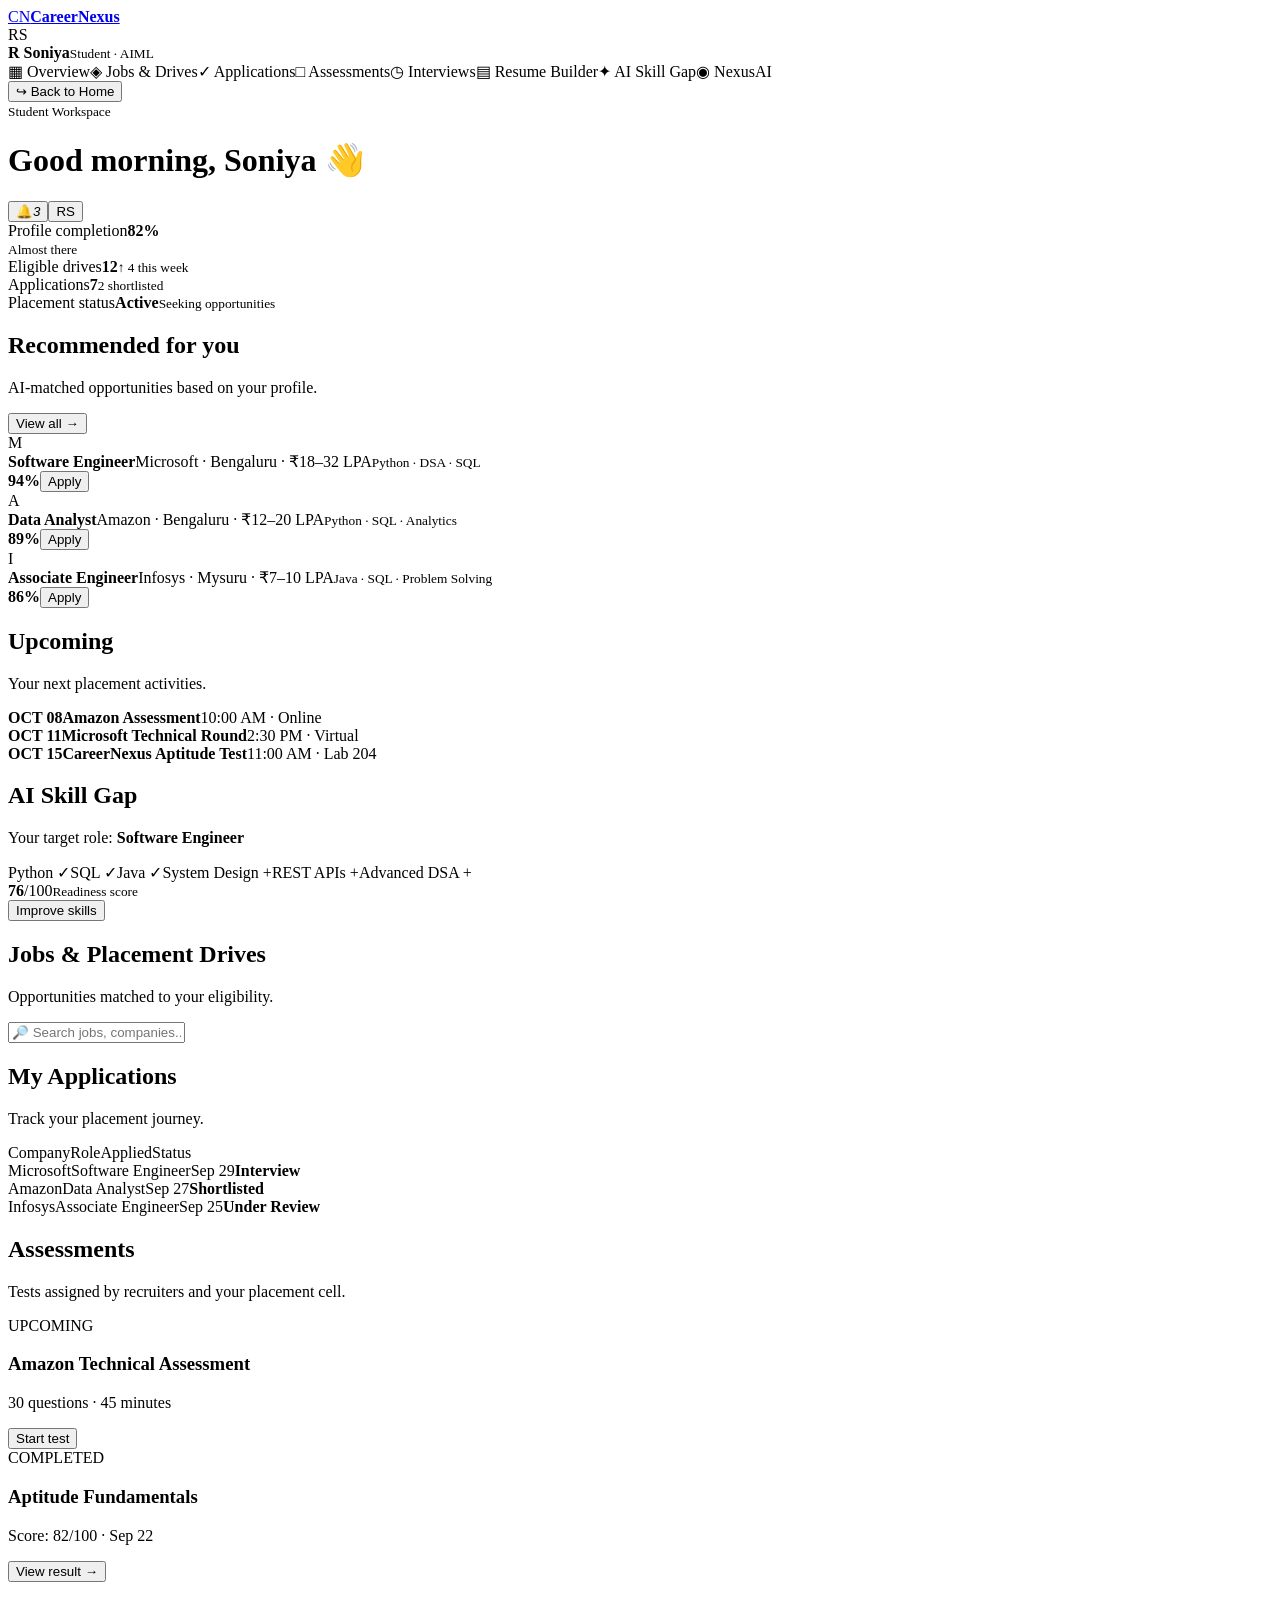
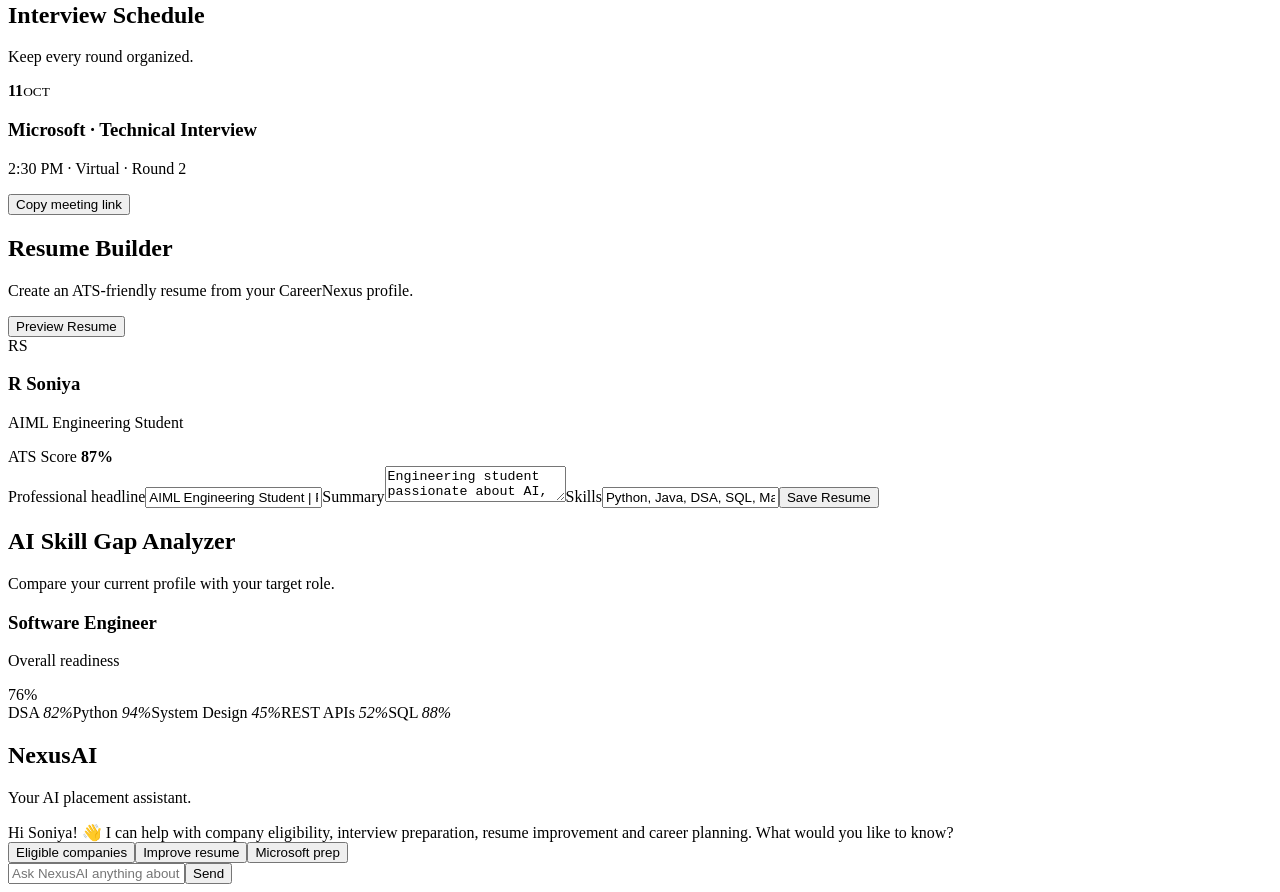
==== dashboard.html @ fb22617e "Add CareerNexus student dashboard" ====
<!DOCTYPE html>
<html lang="en"><head><meta charset="UTF-8"><meta name="viewport" content="width=device-width,initial-scale=1"><title>CareerNexus Dashboard</title><link rel="preconnect" href="https://fonts.googleapis.com"><link rel="preconnect" href="https://fonts.gstatic.com" crossorigin><link href="https://fonts.googleapis.com/css2?family=Inter:wght@400;500;600;700;800&display=swap" rel="stylesheet"><link rel="stylesheet" href="dashboard.css"></head><body>
<aside class="sidebar"><a class="brand" href="index.html"><span class="logo">CN</span><b>Career<span>Nexus</span></b></a><div class="profile"><div class="avatar">RS</div><div><strong>R Soniya</strong><small>Student · AIML</small></div></div><nav><a class="active" data-view="overview">▦ Overview</a><a data-view="jobs">◈ Jobs & Drives</a><a data-view="applications">✓ Applications</a><a data-view="assessments">□ Assessments</a><a data-view="interviews">◷ Interviews</a><a data-view="resume">▤ Resume Builder</a><a data-view="skills">✦ AI Skill Gap</a><a data-view="chat">◉ NexusAI</a></nav><button class="logout" onclick="location.href='index.html'">↪ Back to Home</button></aside>
<main><header><div><small>Student Workspace</small><h1 id="pageTitle">Good morning, Soniya 👋</h1></div><div class="header-actions"><button class="icon-btn" onclick="showToast('No new notifications')">🔔<i>3</i></button><button class="user-btn">RS</button></div></header>
<section id="overview" class="view active"><div class="stats"><div><span>Profile completion</span><strong>82%</strong><div class="progress"><i style="width:82%"></i></div><small>Almost there</small></div><div><span>Eligible drives</span><strong>12</strong><small class="green">↑ 4 this week</small></div><div><span>Applications</span><strong>7</strong><small>2 shortlisted</small></div><div><span>Placement status</span><strong class="green">Active</strong><small>Seeking opportunities</small></div></div><div class="grid2"><div class="card"><div class="card-head"><div><h2>Recommended for you</h2><p>AI-matched opportunities based on your profile.</p></div><button class="text-btn" onclick="switchView('jobs')">View all →</button></div><div class="job-list"><article><div class="company ms">M</div><div class="job-info"><strong>Software Engineer</strong><span>Microsoft · Bengaluru · ₹18–32 LPA</span><small>Python · DSA · SQL</small></div><b class="match">94%</b><button class="apply" onclick="applyJob(this)">Apply</button></article><article><div class="company am">A</div><div class="job-info"><strong>Data Analyst</strong><span>Amazon · Bengaluru · ₹12–20 LPA</span><small>Python · SQL · Analytics</small></div><b class="match">89%</b><button class="apply" onclick="applyJob(this)">Apply</button></article><article><div class="company in">I</div><div class="job-info"><strong>Associate Engineer</strong><span>Infosys · Mysuru · ₹7–10 LPA</span><small>Java · SQL · Problem Solving</small></div><b class="match">86%</b><button class="apply" onclick="applyJob(this)">Apply</button></article></div></div><div class="card"><div class="card-head"><div><h2>Upcoming</h2><p>Your next placement activities.</p></div></div><div class="timeline"><div><b>OCT 08</b><strong>Amazon Assessment</strong><span>10:00 AM · Online</span></div><div><b>OCT 11</b><strong>Microsoft Technical Round</strong><span>2:30 PM · Virtual</span></div><div><b>OCT 15</b><strong>CareerNexus Aptitude Test</strong><span>11:00 AM · Lab 204</span></div></div></div></div><div class="card skill-card"><div><h2>AI Skill Gap</h2><p>Your target role: <b>Software Engineer</b></p><div class="skills"><span class="have">Python ✓</span><span class="have">SQL ✓</span><span class="have">Java ✓</span><span class="need">System Design +</span><span class="need">REST APIs +</span><span class="need">Advanced DSA +</span></div></div><div class="score"><strong>76</strong><span>/100</span><small>Readiness score</small></div><button class="btn" onclick="switchView('skills')">Improve skills</button></div></section>
<section id="jobs" class="view"><div class="page-head"><div><h2>Jobs & Placement Drives</h2><p>Opportunities matched to your eligibility.</p></div><input class="search" placeholder="🔎 Search jobs, companies..." oninput="filterJobs(this.value)"></div><div class="jobs-full" id="jobContainer"></div></section>
<section id="applications" class="view"><div class="page-head"><div><h2>My Applications</h2><p>Track your placement journey.</p></div></div><div class="table card"><div class="row th"><span>Company</span><span>Role</span><span>Applied</span><span>Status</span></div><div class="row"><span>Microsoft</span><span>Software Engineer</span><span>Sep 29</span><b class="badge blue">Interview</b></div><div class="row"><span>Amazon</span><span>Data Analyst</span><span>Sep 27</span><b class="badge green">Shortlisted</b></div><div class="row"><span>Infosys</span><span>Associate Engineer</span><span>Sep 25</span><b class="badge gray">Under Review</b></div></div></section>
<section id="assessments" class="view"><div class="page-head"><div><h2>Assessments</h2><p>Tests assigned by recruiters and your placement cell.</p></div></div><div class="assessment-grid"><article class="card"><span class="pill">UPCOMING</span><h3>Amazon Technical Assessment</h3><p>30 questions · 45 minutes</p><button class="btn" onclick="startTest('Amazon Technical Assessment')">Start test</button></article><article class="card"><span class="pill done">COMPLETED</span><h3>Aptitude Fundamentals</h3><p>Score: 82/100 · Sep 22</p><button class="text-btn">View result →</button></article></div></section>
<section id="interviews" class="view"><div class="page-head"><div><h2>Interview Schedule</h2><p>Keep every round organized.</p></div></div><div class="card interview"><div class="date"><b>11</b><small>OCT</small></div><div><h3>Microsoft · Technical Interview</h3><p>2:30 PM · Virtual · Round 2</p></div><button class="btn" onclick="showToast('Meeting link copied')">Copy meeting link</button></div></section>
<section id="resume" class="view"><div class="page-head"><div><h2>Resume Builder</h2><p>Create an ATS-friendly resume from your CareerNexus profile.</p></div><button class="btn" onclick="showToast('Resume preview generated')">Preview Resume</button></div><div class="resume-builder card"><div class="resume-side"><div class="resume-photo">RS</div><h3>R Soniya</h3><p>AIML Engineering Student</p><div class="resume-score">ATS Score <strong>87%</strong></div></div><div class="resume-form"><label>Professional headline<input value="AIML Engineering Student | Python | DSA | Machine Learning"></label><label>Summary<textarea>Engineering student passionate about AI, software development and data-driven solutions.</textarea></label><label>Skills<input value="Python, Java, DSA, SQL, Machine Learning, Git"></label><button class="btn" onclick="showToast('Resume saved successfully')">Save Resume</button></div></div></section>
<section id="skills" class="view"><div class="page-head"><div><h2>AI Skill Gap Analyzer</h2><p>Compare your current profile with your target role.</p></div></div><div class="skill-analysis card"><div><h3>Software Engineer</h3><p>Overall readiness</p><div class="big-score">76%</div></div><div class="skill-bars"><label>DSA <i><b style="width:82%"></b></i><em>82%</em></label><label>Python <i><b style="width:94%"></b></i><em>94%</em></label><label>System Design <i><b style="width:45%"></b></i><em>45%</em></label><label>REST APIs <i><b style="width:52%"></b></i><em>52%</em></label><label>SQL <i><b style="width:88%"></b></i><em>88%</em></label></div></div></section>
<section id="chat" class="view"><div class="page-head"><div><h2>NexusAI</h2><p>Your AI placement assistant.</p></div></div><div class="chat card"><div id="messages"><div class="bubble ai">Hi Soniya! 👋 I can help with company eligibility, interview preparation, resume improvement and career planning. What would you like to know?</div></div><div class="quick"><button onclick="askAI('Which companies am I eligible for?')">Eligible companies</button><button onclick="askAI('How can I improve my resume?')">Improve resume</button><button onclick="askAI('How should I prepare for Microsoft?')">Microsoft prep</button></div><form onsubmit="sendChat(event)"><input id="chatInput" placeholder="Ask NexusAI anything about placements..." required><button class="btn">Send</button></form></div></section>
</main><div id="toast" class="toast"></div><script src="dashboard.js"></script></body></html>
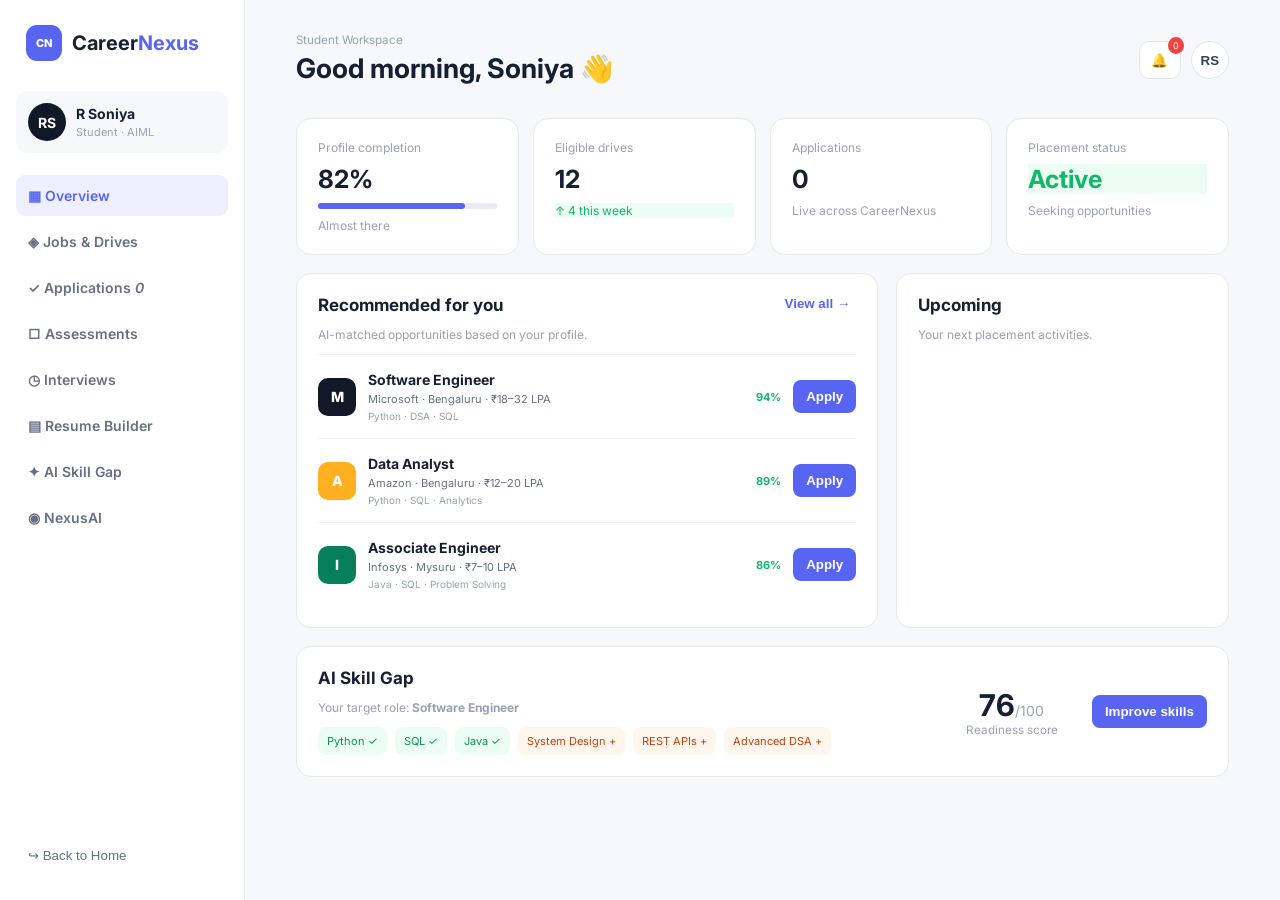
==== commit d4d8b747: "Connect student dashboard to shared placement state" ====
--- a/dashboard.html
+++ b/dashboard.html
@@ -1,13 +1 @@
-<!DOCTYPE html>
-<html lang="en"><head><meta charset="UTF-8"><meta name="viewport" content="width=device-width,initial-scale=1"><title>CareerNexus Dashboard</title><link rel="preconnect" href="https://fonts.googleapis.com"><link rel="preconnect" href="https://fonts.gstatic.com" crossorigin><link href="https://fonts.googleapis.com/css2?family=Inter:wght@400;500;600;700;800&display=swap" rel="stylesheet"><link rel="stylesheet" href="dashboard.css"></head><body>
-<aside class="sidebar"><a class="brand" href="index.html"><span class="logo">CN</span><b>Career<span>Nexus</span></b></a><div class="profile"><div class="avatar">RS</div><div><strong>R Soniya</strong><small>Student · AIML</small></div></div><nav><a class="active" data-view="overview">▦ Overview</a><a data-view="jobs">◈ Jobs & Drives</a><a data-view="applications">✓ Applications</a><a data-view="assessments">□ Assessments</a><a data-view="interviews">◷ Interviews</a><a data-view="resume">▤ Resume Builder</a><a data-view="skills">✦ AI Skill Gap</a><a data-view="chat">◉ NexusAI</a></nav><button class="logout" onclick="location.href='index.html'">↪ Back to Home</button></aside>
-<main><header><div><small>Student Workspace</small><h1 id="pageTitle">Good morning, Soniya 👋</h1></div><div class="header-actions"><button class="icon-btn" onclick="showToast('No new notifications')">🔔<i>3</i></button><button class="user-btn">RS</button></div></header>
-<section id="overview" class="view active"><div class="stats"><div><span>Profile completion</span><strong>82%</strong><div class="progress"><i style="width:82%"></i></div><small>Almost there</small></div><div><span>Eligible drives</span><strong>12</strong><small class="green">↑ 4 this week</small></div><div><span>Applications</span><strong>7</strong><small>2 shortlisted</small></div><div><span>Placement status</span><strong class="green">Active</strong><small>Seeking opportunities</small></div></div><div class="grid2"><div class="card"><div class="card-head"><div><h2>Recommended for you</h2><p>AI-matched opportunities based on your profile.</p></div><button class="text-btn" onclick="switchView('jobs')">View all →</button></div><div class="job-list"><article><div class="company ms">M</div><div class="job-info"><strong>Software Engineer</strong><span>Microsoft · Bengaluru · ₹18–32 LPA</span><small>Python · DSA · SQL</small></div><b class="match">94%</b><button class="apply" onclick="applyJob(this)">Apply</button></article><article><div class="company am">A</div><div class="job-info"><strong>Data Analyst</strong><span>Amazon · Bengaluru · ₹12–20 LPA</span><small>Python · SQL · Analytics</small></div><b class="match">89%</b><button class="apply" onclick="applyJob(this)">Apply</button></article><article><div class="company in">I</div><div class="job-info"><strong>Associate Engineer</strong><span>Infosys · Mysuru · ₹7–10 LPA</span><small>Java · SQL · Problem Solving</small></div><b class="match">86%</b><button class="apply" onclick="applyJob(this)">Apply</button></article></div></div><div class="card"><div class="card-head"><div><h2>Upcoming</h2><p>Your next placement activities.</p></div></div><div class="timeline"><div><b>OCT 08</b><strong>Amazon Assessment</strong><span>10:00 AM · Online</span></div><div><b>OCT 11</b><strong>Microsoft Technical Round</strong><span>2:30 PM · Virtual</span></div><div><b>OCT 15</b><strong>CareerNexus Aptitude Test</strong><span>11:00 AM · Lab 204</span></div></div></div></div><div class="card skill-card"><div><h2>AI Skill Gap</h2><p>Your target role: <b>Software Engineer</b></p><div class="skills"><span class="have">Python ✓</span><span class="have">SQL ✓</span><span class="have">Java ✓</span><span class="need">System Design +</span><span class="need">REST APIs +</span><span class="need">Advanced DSA +</span></div></div><div class="score"><strong>76</strong><span>/100</span><small>Readiness score</small></div><button class="btn" onclick="switchView('skills')">Improve skills</button></div></section>
-<section id="jobs" class="view"><div class="page-head"><div><h2>Jobs & Placement Drives</h2><p>Opportunities matched to your eligibility.</p></div><input class="search" placeholder="🔎 Search jobs, companies..." oninput="filterJobs(this.value)"></div><div class="jobs-full" id="jobContainer"></div></section>
-<section id="applications" class="view"><div class="page-head"><div><h2>My Applications</h2><p>Track your placement journey.</p></div></div><div class="table card"><div class="row th"><span>Company</span><span>Role</span><span>Applied</span><span>Status</span></div><div class="row"><span>Microsoft</span><span>Software Engineer</span><span>Sep 29</span><b class="badge blue">Interview</b></div><div class="row"><span>Amazon</span><span>Data Analyst</span><span>Sep 27</span><b class="badge green">Shortlisted</b></div><div class="row"><span>Infosys</span><span>Associate Engineer</span><span>Sep 25</span><b class="badge gray">Under Review</b></div></div></section>
-<section id="assessments" class="view"><div class="page-head"><div><h2>Assessments</h2><p>Tests assigned by recruiters and your placement cell.</p></div></div><div class="assessment-grid"><article class="card"><span class="pill">UPCOMING</span><h3>Amazon Technical Assessment</h3><p>30 questions · 45 minutes</p><button class="btn" onclick="startTest('Amazon Technical Assessment')">Start test</button></article><article class="card"><span class="pill done">COMPLETED</span><h3>Aptitude Fundamentals</h3><p>Score: 82/100 · Sep 22</p><button class="text-btn">View result →</button></article></div></section>
-<section id="interviews" class="view"><div class="page-head"><div><h2>Interview Schedule</h2><p>Keep every round organized.</p></div></div><div class="card interview"><div class="date"><b>11</b><small>OCT</small></div><div><h3>Microsoft · Technical Interview</h3><p>2:30 PM · Virtual · Round 2</p></div><button class="btn" onclick="showToast('Meeting link copied')">Copy meeting link</button></div></section>
-<section id="resume" class="view"><div class="page-head"><div><h2>Resume Builder</h2><p>Create an ATS-friendly resume from your CareerNexus profile.</p></div><button class="btn" onclick="showToast('Resume preview generated')">Preview Resume</button></div><div class="resume-builder card"><div class="resume-side"><div class="resume-photo">RS</div><h3>R Soniya</h3><p>AIML Engineering Student</p><div class="resume-score">ATS Score <strong>87%</strong></div></div><div class="resume-form"><label>Professional headline<input value="AIML Engineering Student | Python | DSA | Machine Learning"></label><label>Summary<textarea>Engineering student passionate about AI, software development and data-driven solutions.</textarea></label><label>Skills<input value="Python, Java, DSA, SQL, Machine Learning, Git"></label><button class="btn" onclick="showToast('Resume saved successfully')">Save Resume</button></div></div></section>
-<section id="skills" class="view"><div class="page-head"><div><h2>AI Skill Gap Analyzer</h2><p>Compare your current profile with your target role.</p></div></div><div class="skill-analysis card"><div><h3>Software Engineer</h3><p>Overall readiness</p><div class="big-score">76%</div></div><div class="skill-bars"><label>DSA <i><b style="width:82%"></b></i><em>82%</em></label><label>Python <i><b style="width:94%"></b></i><em>94%</em></label><label>System Design <i><b style="width:45%"></b></i><em>45%</em></label><label>REST APIs <i><b style="width:52%"></b></i><em>52%</em></label><label>SQL <i><b style="width:88%"></b></i><em>88%</em></label></div></div></section>
-<section id="chat" class="view"><div class="page-head"><div><h2>NexusAI</h2><p>Your AI placement assistant.</p></div></div><div class="chat card"><div id="messages"><div class="bubble ai">Hi Soniya! 👋 I can help with company eligibility, interview preparation, resume improvement and career planning. What would you like to know?</div></div><div class="quick"><button onclick="askAI('Which companies am I eligible for?')">Eligible companies</button><button onclick="askAI('How can I improve my resume?')">Improve resume</button><button onclick="askAI('How should I prepare for Microsoft?')">Microsoft prep</button></div><form onsubmit="sendChat(event)"><input id="chatInput" placeholder="Ask NexusAI anything about placements..." required><button class="btn">Send</button></form></div></section>
-</main><div id="toast" class="toast"></div><script src="dashboard.js"></script></body></html>
+<!DOCTYPE html><html lang="en"><head><meta charset="UTF-8"><meta name="viewport" content="width=device-width,initial-scale=1"><title>CareerNexus Dashboard</title><link rel="preconnect" href="https://fonts.googleapis.com"><link rel="preconnect" href="https://fonts.gstatic.com" crossorigin><link href="https://fonts.googleapis.com/css2?family=Inter:wght@400;500;600;700;800&display=swap" rel="stylesheet"><link rel="stylesheet" href="dashboard.css"></head><body><aside class="sidebar"><a class="brand" href="index.html"><span class="logo">CN</span><b>Career<span>Nexus</span></b></a><div class="profile"><div class="avatar">RS</div><div><strong>R Soniya</strong><small>Student · AIML</small></div></div><nav><a class="active" data-view="overview">▦ Overview</a><a data-view="jobs">◈ Jobs & Drives</a><a data-view="applications">✓ Applications <em id="appNavCount">0</em></a><a data-view="assessments">□ Assessments</a><a data-view="interviews">◷ Interviews</a><a data-view="resume">▤ Resume Builder</a><a data-view="skills">✦ AI Skill Gap</a><a data-view="chat">◉ NexusAI</a></nav><button class="logout" onclick="location.href='index.html'">↪ Back to Home</button></aside><main><header><div><small>Student Workspace</small><h1 id="pageTitle">Good morning, Soniya 👋</h1></div><div class="header-actions"><button class="icon-btn" onclick="showNotifications()">🔔<i id="notificationCount">0</i></button><button class="user-btn">RS</button></div></header><section id="overview" class="view active"><div class="stats"><div><span>Profile completion</span><strong>82%</strong><div class="progress"><i style="width:82%"></i></div><small>Almost there</small></div><div><span>Eligible drives</span><strong>12</strong><small class="green">↑ 4 this week</small></div><div><span>Applications</span><strong id="applicationCount">0</strong><small id="applicationSub">Live across CareerNexus</small></div><div><span>Placement status</span><strong class="green">Active</strong><small>Seeking opportunities</small></div></div><div class="grid2"><div class="card"><div class="card-head"><div><h2>Recommended for you</h2><p>AI-matched opportunities based on your profile.</p></div><button class="text-btn" onclick="switchView('jobs')">View all →</button></div><div class="job-list"><article><div class="company ms">M</div><div class="job-info"><strong>Software Engineer</strong><span>Microsoft · Bengaluru · ₹18–32 LPA</span><small>Python · DSA · SQL</small></div><b class="match">94%</b><button class="apply" data-company="Microsoft" data-job="Software Engineer" onclick="applyJob(this)">Apply</button></article><article><div class="company am">A</div><div class="job-info"><strong>Data Analyst</strong><span>Amazon · Bengaluru · ₹12–20 LPA</span><small>Python · SQL · Analytics</small></div><b class="match">89%</b><button class="apply" data-company="Amazon" data-job="Data Analyst" onclick="applyJob(this)">Apply</button></article><article><div class="company in">I</div><div class="job-info"><strong>Associate Engineer</strong><span>Infosys · Mysuru · ₹7–10 LPA</span><small>Java · SQL · Problem Solving</small></div><b class="match">86%</b><button class="apply" data-company="Infosys" data-job="Associate Engineer" onclick="applyJob(this)">Apply</button></article></div></div><div class="card"><div class="card-head"><div><h2>Upcoming</h2><p>Your next placement activities.</p></div></div><div class="timeline" id="upcomingTimeline"></div></div></div><div class="card skill-card"><div><h2>AI Skill Gap</h2><p>Your target role: <b>Software Engineer</b></p><div class="skills"><span class="have">Python ✓</span><span class="have">SQL ✓</span><span class="have">Java ✓</span><span class="need">System Design +</span><span class="need">REST APIs +</span><span class="need">Advanced DSA +</span></div></div><div class="score"><strong>76</strong><span>/100</span><small>Readiness score</small></div><button class="btn" onclick="switchView('skills')">Improve skills</button></div></section><section id="jobs" class="view"><div class="page-head"><div><h2>Jobs & Placement Drives</h2><p>Opportunities matched to your eligibility.</p></div><input class="search" placeholder="🔎 Search jobs, companies..." oninput="filterJobs(this.value)"></div><div class="jobs-full" id="jobContainer"></div></section><section id="applications" class="view"><div class="page-head"><div><h2>My Applications</h2><p>Track your placement journey in real time.</p></div></div><div class="table card" id="applicationTable"></div></section><section id="assessments" class="view"><div class="page-head"><div><h2>Assessments</h2><p>Tests assigned by recruiters and your placement cell.</p></div></div><div class="assessment-grid" id="assessmentContainer"></div></section><section id="interviews" class="view"><div class="page-head"><div><h2>Interview Schedule</h2><p>Keep every round organized.</p></div></div><div id="interviewContainer"></div></section><section id="resume" class="view"><div class="page-head"><div><h2>Resume Builder</h2><p>Create an ATS-friendly resume from your CareerNexus profile.</p></div><button class="btn" onclick="showToast('Resume preview generated')">Preview Resume</button></div><div class="resume-builder card"><div class="resume-side"><div class="resume-photo">RS</div><h3>R Soniya</h3><p>AIML Engineering Student</p><div class="resume-score">ATS Score <strong>87%</strong></div></div><div class="resume-form"><label>Professional headline<input value="AIML Engineering Student | Python | DSA | Machine Learning"></label><label>Summary<textarea>Engineering student passionate about AI, software development and data-driven solutions.</textarea></label><label>Skills<input value="Python, Java, DSA, SQL, Machine Learning, Git"></label><button class="btn" onclick="showToast('Resume saved successfully')">Save Resume</button></div></div></section><section id="skills" class="view"><div class="page-head"><div><h2>AI Skill Gap Analyzer</h2><p>Compare your current profile with your target role.</p></div></div><div class="skill-analysis card"><div><h3>Software Engineer</h3><p>Overall readiness</p><div class="big-score">76%</div></div><div class="skill-bars"><label>DSA <i><b style="width:82%"></b></i><em>82%</em></label><label>Python <i><b style="width:94%"></b></i><em>94%</em></label><label>System Design <i><b style="width:45%"></b></i><em>45%</em></label><label>REST APIs <i><b style="width:52%"></b></i><em>52%</em></label><label>SQL <i><b style="width:88%"></b></i><em>88%</em></label></div></div></section><section id="chat" class="view"><div class="page-head"><div><h2>NexusAI</h2><p>Your AI placement assistant.</p></div></div><div class="chat card"><div id="messages"><div class="bubble ai">Hi Soniya! 👋 I can help with company eligibility, interview preparation, resume improvement and career planning.</div></div><div class="quick"><button onclick="askAI('Which companies am I eligible for?')">Eligible companies</button><button onclick="askAI('How can I improve my resume?')">Improve resume</button><button onclick="askAI('How should I prepare for Microsoft?')">Microsoft prep</button></div><form onsubmit="sendChat(event)"><input id="chatInput" placeholder="Ask NexusAI anything about placements..." required><button class="btn">Send</button></form></div></section></main><div id="toast" class="toast"></div><div id="notificationPanel" class="notification-panel hidden"></div><script src="sync.js"></script><script src="integration.js"></script><script src="dashboard.js"></script></body></html>
--- a/dashboard.css
+++ b/dashboard.css
@@ -0,0 +1 @@
+*{box-sizing:border-box}body{margin:0;background:#f6f8fc;color:#172033;font:14px Inter,Arial,sans-serif}.sidebar{position:fixed;left:0;top:0;bottom:0;width:245px;background:#fff;border-right:1px solid #e6eaf0;padding:25px 16px;display:flex;flex-direction:column;z-index:5}.brand{display:flex;align-items:center;gap:10px;font-size:20px;margin:0 10px 30px;text-decoration:none;color:#172033}.brand span{color:#5865f2}.logo{width:36px;height:36px;border-radius:11px;background:#5865f2;color:#fff!important;display:grid;place-items:center;font-size:11px;font-weight:800}.profile{display:flex;gap:10px;align-items:center;padding:12px;background:#f7f8fc;border-radius:12px;margin-bottom:22px}.avatar,.user-btn{width:38px;height:38px;border-radius:50%;background:#111827;color:#fff;display:grid;place-items:center;font-weight:700;border:0}.profile strong,.profile small{display:block}.profile small{font-size:11px;color:#98a2b3;margin-top:3px}.sidebar nav{display:flex;flex-direction:column;gap:5px}.sidebar nav a{padding:12px;border-radius:9px;color:#667085;cursor:pointer;font-weight:600}.sidebar nav a:hover,.sidebar nav a.active{background:#eef0ff;color:#5865f2}.logout{margin-top:auto;border:0;background:none;text-align:left;padding:12px;color:#667085;cursor:pointer}main{margin-left:245px;padding:30px 4%}header{display:flex;justify-content:space-between;align-items:center;margin-bottom:28px}header small,.page-head p{color:#98a2b3}header h1{margin:5px 0;font-size:27px}.header-actions{display:flex;gap:10px}.icon-btn,.user-btn{background:#fff;color:#344054;border:1px solid #e1e6ee;position:relative}.icon-btn{width:42px;border-radius:10px}.icon-btn i{position:absolute;right:-4px;top:-5px;background:#ef4444;color:#fff;border-radius:50%;font:9px Inter;padding:3px 5px}.view{display:none}.view.active{display:block}.stats{display:grid;grid-template-columns:repeat(4,1fr);gap:14px;margin-bottom:18px}.stats>div,.card{background:#fff;border:1px solid #e5e9f0;border-radius:15px;padding:21px}.stats span,.stats small{display:block;color:#98a2b3;font-size:12px}.stats strong{font-size:25px;display:block;margin:9px 0}.progress{height:6px;background:#e9ecf2;border-radius:10px;margin:9px 0}.progress i{display:block;height:100%;background:#5865f2;border-radius:10px}.green{color:#12b76a!important}.grid2{display:grid;grid-template-columns:1.4fr .8fr;gap:18px}.card-head{display:flex;justify-content:space-between;align-items:start}.card h2{font-size:17px;margin:0}.card p{color:#98a2b3;font-size:12px}.text-btn{border:0;background:none;color:#5865f2;font-weight:700;cursor:pointer}.job-list article{display:flex;align-items:center;gap:12px;padding:16px 0;border-top:1px solid #edf0f4}.company{width:38px;height:38px;border-radius:10px;display:grid;place-items:center;color:#fff;font-weight:800}.ms{background:#111827}.am{background:#ffb020}.in{background:#087f5b}.job-info{flex:1}.job-info strong,.job-info span,.job-info small{display:block}.job-info span{font-size:11px;color:#667085;margin:4px 0}.job-info small{font-size:10px;color:#98a2b3}.match{font-size:11px;color:#12b76a}.apply,.btn{border:0;background:#5865f2;color:#fff;border-radius:8px;padding:9px 13px;font-weight:700;cursor:pointer}.timeline>div{border-left:2px solid #dfe3ff;padding:4px 0 20px 17px;margin-left:6px}.timeline b{font-size:10px;color:#5865f2}.timeline strong,.timeline span{display:block;margin-top:5px}.timeline span{font-size:11px;color:#98a2b3}.skill-card{margin-top:18px;display:flex;align-items:center;gap:30px}.skill-card>div:first-child{flex:1}.skills{display:flex;gap:8px;flex-wrap:wrap}.skills span{padding:7px 9px;border-radius:8px;font-size:11px}.have{background:#ecfdf3;color:#039855}.need{background:#fff7ed;color:#c2410c}.score{width:100px;text-align:center}.score strong{font-size:30px}.score span{color:#98a2b3}.score small{display:block;color:#98a2b3}.page-head{display:flex;justify-content:space-between;align-items:center;margin-bottom:20px}.page-head h2{font-size:25px;margin:0}.search{padding:12px 15px;border:1px solid #dce2ea;border-radius:10px;width:270px;background:#fff}.jobs-full{display:grid;grid-template-columns:repeat(2,1fr);gap:14px}.job-card{background:#fff;border:1px solid #e5e9f0;border-radius:15px;padding:20px}.job-card h3{margin:10px 0 5px}.job-card p{color:#667085}.badge,.pill{font-size:10px;padding:5px 8px;border-radius:20px}.blue{background:#eef4ff;color:#175cd3}.gray{background:#f2f4f7;color:#667085}.green{background:#ecfdf3;color:#039855}.row{display:grid;grid-template-columns:1.2fr 1.5fr 1fr .8fr;gap:10px;padding:15px 0;border-bottom:1px solid #edf0f4;align-items:center}.row:last-child{border-bottom:0}.th{font-size:11px;color:#98a2b3}.assessment-grid{display:grid;grid-template-columns:1fr 1fr;gap:18px}.assessment-grid h3{margin-bottom:5px}.pill{background:#eef4ff;color:#175cd3}.pill.done{background:#ecfdf3;color:#039855}.interview{display:flex;align-items:center;gap:18px}.date{width:60px;text-align:center;background:#eef0ff;color:#5865f2;border-radius:10px;padding:9px}.date b{font-size:24px;display:block}.date small{font-size:9px}.interview>div:nth-child(2){flex:1}.resume-builder{display:grid;grid-template-columns:260px 1fr;gap:35px}.resume-side{border-right:1px solid #edf0f4;padding-right:30px}.resume-photo{width:70px;height:70px;border-radius:50%;background:#111827;color:#fff;display:grid;place-items:center;font-size:20px;font-weight:800}.resume-score{margin-top:25px;background:#eef0ff;color:#5865f2;padding:15px;border-radius:10px}.resume-score strong{display:block;font-size:24px}.resume-form label{display:block;font-weight:600;font-size:12px;margin-bottom:16px}.resume-form input,.resume-form textarea,.chat input{display:block;width:100%;padding:12px;border:1px solid #dce2ea;border-radius:9px;margin-top:7px;font:13px Inter}.resume-form textarea{height:100px;resize:vertical}.skill-analysis{display:grid;grid-template-columns:280px 1fr;gap:50px}.big-score{font-size:55px;font-weight:800;color:#5865f2;margin-top:20px}.skill-bars label{display:grid;grid-template-columns:120px 1fr 45px;gap:12px;align-items:center;margin:15px 0;font-size:12px}.skill-bars i{height:9px;background:#e8ebf2;border-radius:10px}.skill-bars i b{display:block;height:100%;background:#5865f2;border-radius:10px}.skill-bars em{font-style:normal;color:#667085}.chat{max-width:850px}.bubble{max-width:75%;padding:13px 15px;border-radius:13px;margin-bottom:12px;line-height:1.5;font-size:13px}.bubble.ai{background:#f0f2ff}.bubble.user{background:#5865f2;color:#fff;margin-left:auto}.quick{display:flex;gap:7px;flex-wrap:wrap;margin:18px 0}.quick button{background:#fff;border:1px solid #dce2ea;padding:8px 11px;border-radius:20px;color:#5865f2;cursor:pointer}.chat form{display:flex;gap:8px}.chat form input{margin:0}.toast{position:fixed;right:25px;bottom:25px;background:#111827;color:#fff;padding:12px 16px;border-radius:9px;opacity:0;transform:translateY(8px);transition:.2s;z-index:20}.toast.show{opacity:1;transform:none}@media(max-width:950px){.sidebar{width:200px}.grid2,.stats{grid-template-columns:1fr 1fr}.jobs-full{grid-template-columns:1fr}.skill-card{flex-wrap:wrap}.resume-builder,.skill-analysis{grid-template-columns:1fr}.resume-side{border-right:0;border-bottom:1px solid #edf0f4;padding:0 0 20px}}@media(max-width:700px){.sidebar{position:relative;width:100%;height:auto}.sidebar nav{display:grid;grid-template-columns:1fr 1fr}.logout{display:none}main{margin-left:0;padding:22px 4%}header h1{font-size:21px}.stats,.grid2,.assessment-grid{grid-template-columns:1fr}.page-head{display:block}.search{width:100%;margin-top:15px}.row{grid-template-columns:1fr 1fr}.row.th{display:none}.interview{align-items:flex-start;flex-wrap:wrap}}
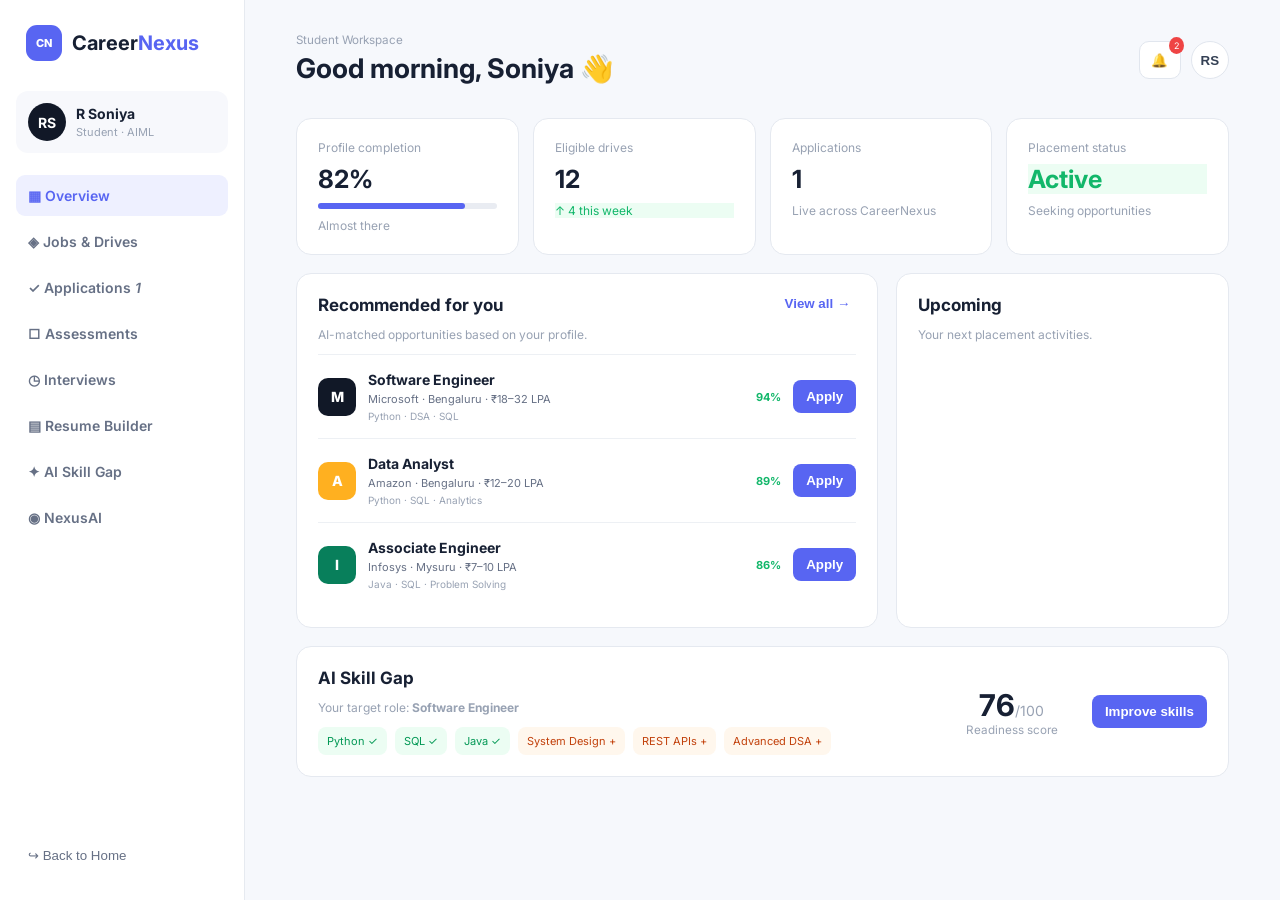
==== commit 3e12ab95: "Enable live cross-role student dashboard" ====
--- a/dashboard.html
+++ b/dashboard.html
@@ -1 +1 @@
-<!DOCTYPE html><html lang="en"><head><meta charset="UTF-8"><meta name="viewport" content="width=device-width,initial-scale=1"><title>CareerNexus Dashboard</title><link rel="preconnect" href="https://fonts.googleapis.com"><link rel="preconnect" href="https://fonts.gstatic.com" crossorigin><link href="https://fonts.googleapis.com/css2?family=Inter:wght@400;500;600;700;800&display=swap" rel="stylesheet"><link rel="stylesheet" href="dashboard.css"></head><body><aside class="sidebar"><a class="brand" href="index.html"><span class="logo">CN</span><b>Career<span>Nexus</span></b></a><div class="profile"><div class="avatar">RS</div><div><strong>R Soniya</strong><small>Student · AIML</small></div></div><nav><a class="active" data-view="overview">▦ Overview</a><a data-view="jobs">◈ Jobs & Drives</a><a data-view="applications">✓ Applications <em id="appNavCount">0</em></a><a data-view="assessments">□ Assessments</a><a data-view="interviews">◷ Interviews</a><a data-view="resume">▤ Resume Builder</a><a data-view="skills">✦ AI Skill Gap</a><a data-view="chat">◉ NexusAI</a></nav><button class="logout" onclick="location.href='index.html'">↪ Back to Home</button></aside><main><header><div><small>Student Workspace</small><h1 id="pageTitle">Good morning, Soniya 👋</h1></div><div class="header-actions"><button class="icon-btn" onclick="showNotifications()">🔔<i id="notificationCount">0</i></button><button class="user-btn">RS</button></div></header><section id="overview" class="view active"><div class="stats"><div><span>Profile completion</span><strong>82%</strong><div class="progress"><i style="width:82%"></i></div><small>Almost there</small></div><div><span>Eligible drives</span><strong>12</strong><small class="green">↑ 4 this week</small></div><div><span>Applications</span><strong id="applicationCount">0</strong><small id="applicationSub">Live across CareerNexus</small></div><div><span>Placement status</span><strong class="green">Active</strong><small>Seeking opportunities</small></div></div><div class="grid2"><div class="card"><div class="card-head"><div><h2>Recommended for you</h2><p>AI-matched opportunities based on your profile.</p></div><button class="text-btn" onclick="switchView('jobs')">View all →</button></div><div class="job-list"><article><div class="company ms">M</div><div class="job-info"><strong>Software Engineer</strong><span>Microsoft · Bengaluru · ₹18–32 LPA</span><small>Python · DSA · SQL</small></div><b class="match">94%</b><button class="apply" data-company="Microsoft" data-job="Software Engineer" onclick="applyJob(this)">Apply</button></article><article><div class="company am">A</div><div class="job-info"><strong>Data Analyst</strong><span>Amazon · Bengaluru · ₹12–20 LPA</span><small>Python · SQL · Analytics</small></div><b class="match">89%</b><button class="apply" data-company="Amazon" data-job="Data Analyst" onclick="applyJob(this)">Apply</button></article><article><div class="company in">I</div><div class="job-info"><strong>Associate Engineer</strong><span>Infosys · Mysuru · ₹7–10 LPA</span><small>Java · SQL · Problem Solving</small></div><b class="match">86%</b><button class="apply" data-company="Infosys" data-job="Associate Engineer" onclick="applyJob(this)">Apply</button></article></div></div><div class="card"><div class="card-head"><div><h2>Upcoming</h2><p>Your next placement activities.</p></div></div><div class="timeline" id="upcomingTimeline"></div></div></div><div class="card skill-card"><div><h2>AI Skill Gap</h2><p>Your target role: <b>Software Engineer</b></p><div class="skills"><span class="have">Python ✓</span><span class="have">SQL ✓</span><span class="have">Java ✓</span><span class="need">System Design +</span><span class="need">REST APIs +</span><span class="need">Advanced DSA +</span></div></div><div class="score"><strong>76</strong><span>/100</span><small>Readiness score</small></div><button class="btn" onclick="switchView('skills')">Improve skills</button></div></section><section id="jobs" class="view"><div class="page-head"><div><h2>Jobs & Placement Drives</h2><p>Opportunities matched to your eligibility.</p></div><input class="search" placeholder="🔎 Search jobs, companies..." oninput="filterJobs(this.value)"></div><div class="jobs-full" id="jobContainer"></div></section><section id="applications" class="view"><div class="page-head"><div><h2>My Applications</h2><p>Track your placement journey in real time.</p></div></div><div class="table card" id="applicationTable"></div></section><section id="assessments" class="view"><div class="page-head"><div><h2>Assessments</h2><p>Tests assigned by recruiters and your placement cell.</p></div></div><div class="assessment-grid" id="assessmentContainer"></div></section><section id="interviews" class="view"><div class="page-head"><div><h2>Interview Schedule</h2><p>Keep every round organized.</p></div></div><div id="interviewContainer"></div></section><section id="resume" class="view"><div class="page-head"><div><h2>Resume Builder</h2><p>Create an ATS-friendly resume from your CareerNexus profile.</p></div><button class="btn" onclick="showToast('Resume preview generated')">Preview Resume</button></div><div class="resume-builder card"><div class="resume-side"><div class="resume-photo">RS</div><h3>R Soniya</h3><p>AIML Engineering Student</p><div class="resume-score">ATS Score <strong>87%</strong></div></div><div class="resume-form"><label>Professional headline<input value="AIML Engineering Student | Python | DSA | Machine Learning"></label><label>Summary<textarea>Engineering student passionate about AI, software development and data-driven solutions.</textarea></label><label>Skills<input value="Python, Java, DSA, SQL, Machine Learning, Git"></label><button class="btn" onclick="showToast('Resume saved successfully')">Save Resume</button></div></div></section><section id="skills" class="view"><div class="page-head"><div><h2>AI Skill Gap Analyzer</h2><p>Compare your current profile with your target role.</p></div></div><div class="skill-analysis card"><div><h3>Software Engineer</h3><p>Overall readiness</p><div class="big-score">76%</div></div><div class="skill-bars"><label>DSA <i><b style="width:82%"></b></i><em>82%</em></label><label>Python <i><b style="width:94%"></b></i><em>94%</em></label><label>System Design <i><b style="width:45%"></b></i><em>45%</em></label><label>REST APIs <i><b style="width:52%"></b></i><em>52%</em></label><label>SQL <i><b style="width:88%"></b></i><em>88%</em></label></div></div></section><section id="chat" class="view"><div class="page-head"><div><h2>NexusAI</h2><p>Your AI placement assistant.</p></div></div><div class="chat card"><div id="messages"><div class="bubble ai">Hi Soniya! 👋 I can help with company eligibility, interview preparation, resume improvement and career planning.</div></div><div class="quick"><button onclick="askAI('Which companies am I eligible for?')">Eligible companies</button><button onclick="askAI('How can I improve my resume?')">Improve resume</button><button onclick="askAI('How should I prepare for Microsoft?')">Microsoft prep</button></div><form onsubmit="sendChat(event)"><input id="chatInput" placeholder="Ask NexusAI anything about placements..." required><button class="btn">Send</button></form></div></section></main><div id="toast" class="toast"></div><div id="notificationPanel" class="notification-panel hidden"></div><script src="sync.js"></script><script src="integration.js"></script><script src="dashboard.js"></script></body></html>+<!DOCTYPE html><html lang="en"><head><meta charset="UTF-8"><meta name="viewport" content="width=device-width,initial-scale=1"><title>CareerNexus Dashboard</title><link rel="preconnect" href="https://fonts.googleapis.com"><link rel="preconnect" href="https://fonts.gstatic.com" crossorigin><link href="https://fonts.googleapis.com/css2?family=Inter:wght@400;500;600;700;800&display=swap" rel="stylesheet"><link rel="stylesheet" href="dashboard.css"></head><body><aside class="sidebar"><a class="brand" href="index.html"><span class="logo">CN</span><b>Career<span>Nexus</span></b></a><div class="profile"><div class="avatar">RS</div><div><strong>R Soniya</strong><small>Student · AIML</small></div></div><nav><a class="active" data-view="overview">▦ Overview</a><a data-view="jobs">◈ Jobs & Drives</a><a data-view="applications">✓ Applications <em id="appNavCount">0</em></a><a data-view="assessments">□ Assessments</a><a data-view="interviews">◷ Interviews</a><a data-view="resume">▤ Resume Builder</a><a data-view="skills">✦ AI Skill Gap</a><a data-view="chat">◉ NexusAI</a></nav><button class="logout" onclick="location.href='index.html'">↪ Back to Home</button></aside><main><header><div><small>Student Workspace</small><h1 id="pageTitle">Good morning, Soniya 👋</h1></div><div class="header-actions"><button class="icon-btn" onclick="showNotifications()">🔔<i id="notificationCount">0</i></button><button class="user-btn">RS</button></div></header><section id="overview" class="view active"><div class="stats"><div><span>Profile completion</span><strong>82%</strong><div class="progress"><i style="width:82%"></i></div><small>Almost there</small></div><div><span>Eligible drives</span><strong>12</strong><small class="green">↑ 4 this week</small></div><div><span>Applications</span><strong id="applicationCount">0</strong><small id="applicationSub">Live across CareerNexus</small></div><div><span>Placement status</span><strong class="green">Active</strong><small>Seeking opportunities</small></div></div><div class="grid2"><div class="card"><div class="card-head"><div><h2>Recommended for you</h2><p>AI-matched opportunities based on your profile.</p></div><button class="text-btn" onclick="switchView('jobs')">View all →</button></div><div class="job-list"><article><div class="company ms">M</div><div class="job-info"><strong>Software Engineer</strong><span>Microsoft · Bengaluru · ₹18–32 LPA</span><small>Python · DSA · SQL</small></div><b class="match">94%</b><button class="apply" data-company="Microsoft" data-job="Software Engineer" onclick="cnLiveApply(this.dataset.company,this.dataset.job,this)">Apply</button></article><article><div class="company am">A</div><div class="job-info"><strong>Data Analyst</strong><span>Amazon · Bengaluru · ₹12–20 LPA</span><small>Python · SQL · Analytics</small></div><b class="match">89%</b><button class="apply" data-company="Amazon" data-job="Data Analyst" onclick="cnLiveApply(this.dataset.company,this.dataset.job,this)">Apply</button></article><article><div class="company in">I</div><div class="job-info"><strong>Associate Engineer</strong><span>Infosys · Mysuru · ₹7–10 LPA</span><small>Java · SQL · Problem Solving</small></div><b class="match">86%</b><button class="apply" data-company="Infosys" data-job="Associate Engineer" onclick="cnLiveApply(this.dataset.company,this.dataset.job,this)">Apply</button></article></div></div><div class="card"><div class="card-head"><div><h2>Upcoming</h2><p>Your next placement activities.</p></div></div><div class="timeline" id="upcomingTimeline"></div></div></div><div class="card skill-card"><div><h2>AI Skill Gap</h2><p>Your target role: <b>Software Engineer</b></p><div class="skills"><span class="have">Python ✓</span><span class="have">SQL ✓</span><span class="have">Java ✓</span><span class="need">System Design +</span><span class="need">REST APIs +</span><span class="need">Advanced DSA +</span></div></div><div class="score"><strong>76</strong><span>/100</span><small>Readiness score</small></div><button class="btn" onclick="switchView('skills')">Improve skills</button></div></section><section id="jobs" class="view"><div class="page-head"><div><h2>Jobs & Placement Drives</h2><p>Opportunities matched to your eligibility.</p></div><input class="search" placeholder="🔎 Search jobs, companies..." oninput="filterJobs(this.value)"></div><div class="jobs-full" id="jobContainer"></div></section><section id="applications" class="view"><div class="page-head"><div><h2>My Applications</h2><p>Track your placement journey in real time.</p></div></div><div class="table card" id="applicationTable"></div></section><section id="assessments" class="view"><div class="page-head"><div><h2>Assessments</h2><p>Tests assigned by recruiters and your placement cell.</p></div></div><div class="assessment-grid" id="assessmentContainer"></div></section><section id="interviews" class="view"><div class="page-head"><div><h2>Interview Schedule</h2><p>Keep every round organized.</p></div></div><div id="interviewContainer"></div></section><section id="resume" class="view"><div class="page-head"><div><h2>Resume Builder</h2><p>Create an ATS-friendly resume from your CareerNexus profile.</p></div><button class="btn" onclick="showToast('Resume preview generated')">Preview Resume</button></div><div class="resume-builder card"><div class="resume-side"><div class="resume-photo">RS</div><h3>R Soniya</h3><p>AIML Engineering Student</p><div class="resume-score">ATS Score <strong>87%</strong></div></div><div class="resume-form"><label>Professional headline<input value="AIML Engineering Student | Python | DSA | Machine Learning"></label><label>Summary<textarea>Engineering student passionate about AI, software development and data-driven solutions.</textarea></label><label>Skills<input value="Python, Java, DSA, SQL, Machine Learning, Git"></label><button class="btn" onclick="showToast('Resume saved successfully')">Save Resume</button></div></div></section><section id="skills" class="view"><div class="page-head"><div><h2>AI Skill Gap Analyzer</h2><p>Compare your current profile with your target role.</p></div></div><div class="skill-analysis card"><div><h3>Software Engineer</h3><p>Overall readiness</p><div class="big-score">76%</div></div><div class="skill-bars"><label>DSA <i><b style="width:82%"></b></i><em>82%</em></label><label>Python <i><b style="width:94%"></b></i><em>94%</em></label><label>System Design <i><b style="width:45%"></b></i><em>45%</em></label><label>REST APIs <i><b style="width:52%"></b></i><em>52%</em></label><label>SQL <i><b style="width:88%"></b></i><em>88%</em></label></div></div></section><section id="chat" class="view"><div class="page-head"><div><h2>NexusAI</h2><p>Your AI placement assistant.</p></div></div><div class="chat card"><div id="messages"><div class="bubble ai">Hi Soniya! 👋 I can help with company eligibility, interview preparation, resume improvement and career planning.</div></div><div class="quick"><button onclick="askAI('Which companies am I eligible for?')">Eligible companies</button><button onclick="askAI('How can I improve my resume?')">Improve resume</button><button onclick="askAI('How should I prepare for Microsoft?')">Microsoft prep</button></div><form onsubmit="sendChat(event)"><input id="chatInput" placeholder="Ask NexusAI anything about placements..." required><button class="btn">Send</button></form></div></section></main><div id="toast" class="toast"></div><div id="notificationPanel" class="notification-panel hidden"></div><script src="sync.js"></script><script src="integration.js"></script><script src="dashboard.js"></script><script src="dashboard-live.js"></script></body></html>
